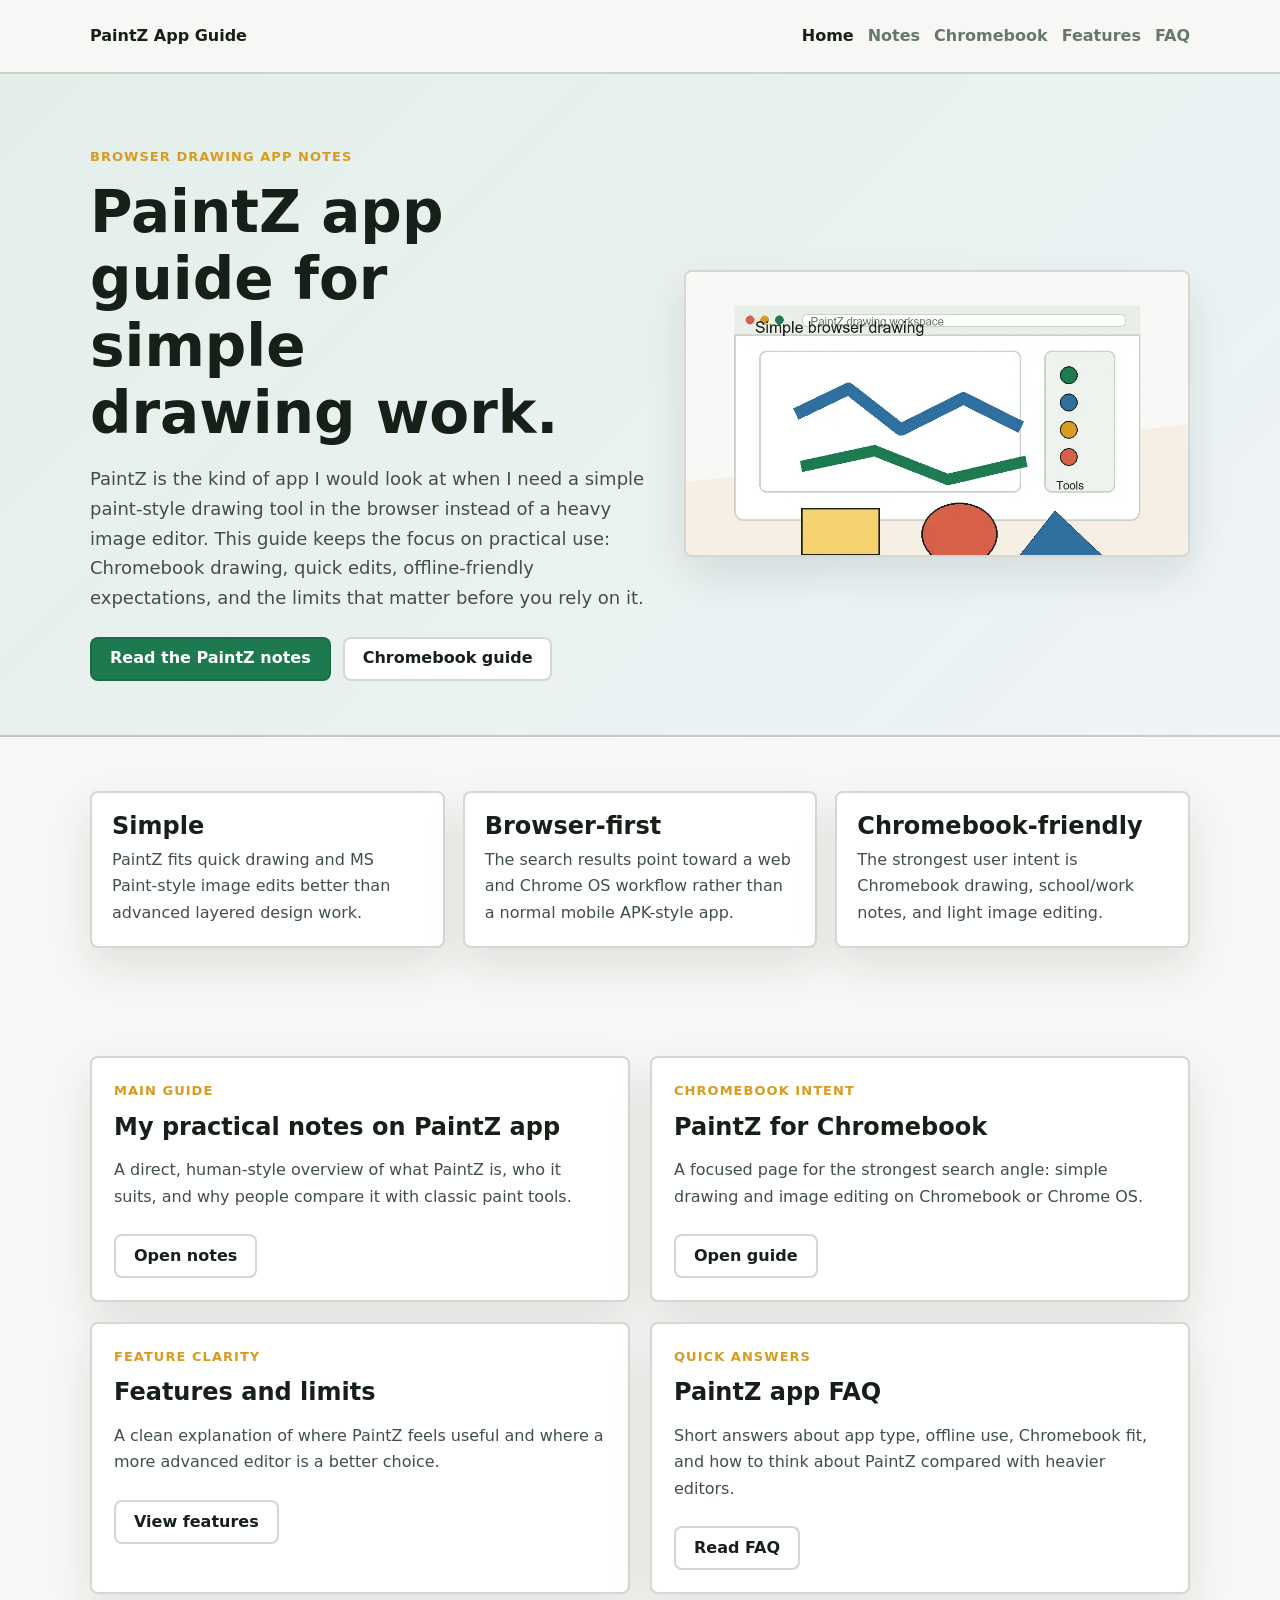
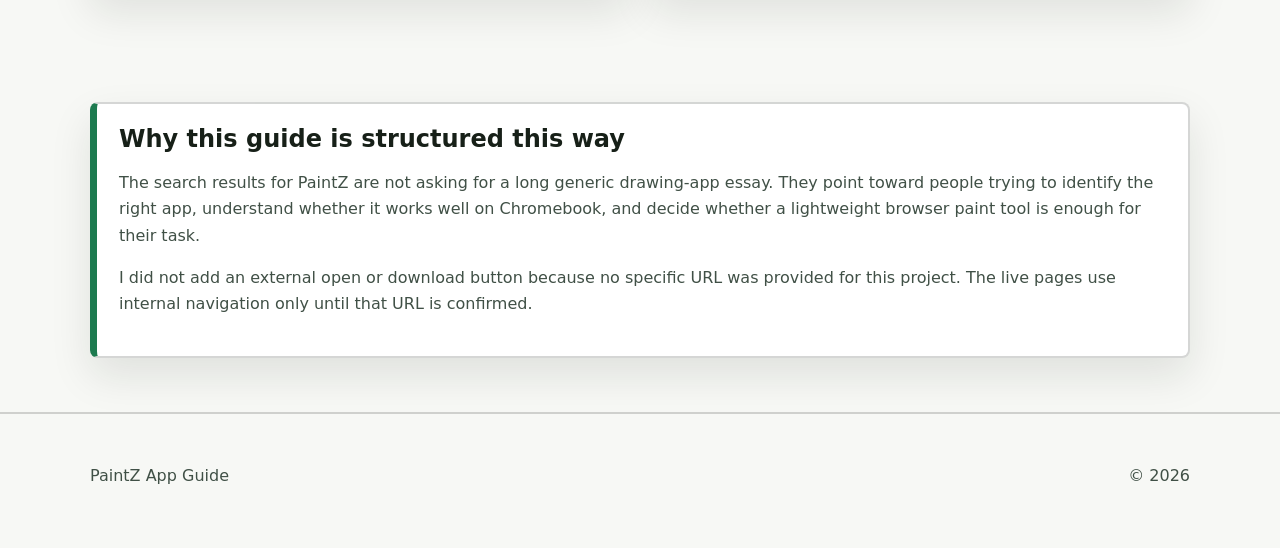
==== index.html @ 6875d819 "Initial PaintZ App Guide site" ====
<!DOCTYPE html>
<html lang="en">
<head>
  <meta charset="UTF-8">
  <meta name="viewport" content="width=device-width, initial-scale=1.0">
  <title>PaintZ App Guide | Practical Browser Drawing App Notes</title>
  <meta name="description" content="A practical PaintZ app guide for users who want a simple browser drawing app, Chromebook-friendly paint tool, and MS Paint-style workflow.">
  <link rel="canonical" href="https://zeshanalikhan.github.io/paintz-app-guide-site/">
  <meta property="og:title" content="PaintZ App Guide | Practical Browser Drawing App Notes">
  <meta property="og:description" content="Understand what PaintZ is good for, how it fits Chromebook use, and where its simple drawing workflow makes sense.">
  <meta property="og:type" content="website">
  <meta property="og:url" content="https://zeshanalikhan.github.io/paintz-app-guide-site/">
  <link rel="stylesheet" href="styles.css">
  <script defer src="app.js"></script>
</head>
<body data-page="home">
  <header class="site-header">
    <div class="shell header-row">
      <a class="brand" href="./">PaintZ App Guide</a>
      <nav class="site-nav" aria-label="Primary">
        <a href="./" data-nav="home">Home</a>
        <a href="pages/paintz-app-notes.html" data-nav="notes">Notes</a>
        <a href="pages/paintz-for-chromebook.html" data-nav="chromebook">Chromebook</a>
        <a href="pages/paintz-features-limits.html" data-nav="features">Features</a>
        <a href="pages/paintz-app-faq.html" data-nav="faq">FAQ</a>
      </nav>
    </div>
  </header>

  <main>
    <section class="hero">
      <div class="shell hero-layout">
        <div>
          <p class="eyebrow">Browser drawing app notes</p>
          <h1>PaintZ app guide for simple drawing work.</h1>
          <p class="lead">PaintZ is the kind of app I would look at when I need a simple paint-style drawing tool in the browser instead of a heavy image editor. This guide keeps the focus on practical use: Chromebook drawing, quick edits, offline-friendly expectations, and the limits that matter before you rely on it.</p>
          <div class="hero-actions">
            <a class="button" href="pages/paintz-app-notes.html">Read the PaintZ notes</a>
            <a class="button secondary" href="pages/paintz-for-chromebook.html">Chromebook guide</a>
          </div>
        </div>
        <img class="hero-image" src="assets/images/paintz-home-hero.webp" alt="Illustration of a simple browser drawing workspace for PaintZ app notes" width="960" height="540">
      </div>
    </section>

    <section class="section">
      <div class="shell three-grid">
        <article class="stat-card">
          <strong>Simple</strong>
          <span>PaintZ fits quick drawing and MS Paint-style image edits better than advanced layered design work.</span>
        </article>
        <article class="stat-card">
          <strong>Browser-first</strong>
          <span>The search results point toward a web and Chrome OS workflow rather than a normal mobile APK-style app.</span>
        </article>
        <article class="stat-card">
          <strong>Chromebook-friendly</strong>
          <span>The strongest user intent is Chromebook drawing, school/work notes, and light image editing.</span>
        </article>
      </div>
    </section>

    <section class="section">
      <div class="shell grid">
        <article class="panel">
          <p class="eyebrow">Main guide</p>
          <h2>My practical notes on PaintZ app</h2>
          <p>A direct, human-style overview of what PaintZ is, who it suits, and why people compare it with classic paint tools.</p>
          <div class="jump-links">
            <a class="button secondary" href="pages/paintz-app-notes.html">Open notes</a>
          </div>
        </article>
        <article class="panel">
          <p class="eyebrow">Chromebook intent</p>
          <h2>PaintZ for Chromebook</h2>
          <p>A focused page for the strongest search angle: simple drawing and image editing on Chromebook or Chrome OS.</p>
          <div class="jump-links">
            <a class="button secondary" href="pages/paintz-for-chromebook.html">Open guide</a>
          </div>
        </article>
        <article class="panel">
          <p class="eyebrow">Feature clarity</p>
          <h2>Features and limits</h2>
          <p>A clean explanation of where PaintZ feels useful and where a more advanced editor is a better choice.</p>
          <div class="jump-links">
            <a class="button secondary" href="pages/paintz-features-limits.html">View features</a>
          </div>
        </article>
        <article class="panel">
          <p class="eyebrow">Quick answers</p>
          <h2>PaintZ app FAQ</h2>
          <p>Short answers about app type, offline use, Chromebook fit, and how to think about PaintZ compared with heavier editors.</p>
          <div class="jump-links">
            <a class="button secondary" href="pages/paintz-app-faq.html">Read FAQ</a>
          </div>
        </article>
      </div>
    </section>

    <section class="section">
      <div class="shell article-stack">
        <article class="callout">
          <h2>Why this guide is structured this way</h2>
          <p>The search results for PaintZ are not asking for a long generic drawing-app essay. They point toward people trying to identify the right app, understand whether it works well on Chromebook, and decide whether a lightweight browser paint tool is enough for their task.</p>
          <p>I did not add an external open or download button because no specific URL was provided for this project. The live pages use internal navigation only until that URL is confirmed.</p>
        </article>
      </div>
    </section>
  </main>

  <footer class="site-footer">
    <div class="shell footer-row">
      <p>PaintZ App Guide</p>
      <p>&copy; <span data-year></span></p>
    </div>
  </footer>
</body>
</html>
---- styles.css ----
:root {
  --bg: #f7f8f5;
  --surface: #ffffff;
  --surface-alt: #eef3ed;
  --ink: #172018;
  --text: #405046;
  --muted: #68776d;
  --line: rgba(23, 32, 24, 0.18);
  --green: #1d7a4f;
  --blue: #2f6f9f;
  --yellow: #d79b20;
  --shadow: 0 18px 42px rgba(23, 32, 24, 0.1);
}

*,
*::before,
*::after {
  box-sizing: border-box;
}

body {
  margin: 0;
  font-family: "Segoe UI", system-ui, -apple-system, sans-serif;
  background: var(--bg);
  color: var(--text);
  line-height: 1.65;
}

a {
  color: inherit;
}

.shell {
  width: min(1100px, calc(100% - 32px));
  margin: 0 auto;
}

.narrow {
  width: min(780px, 100%);
}

.site-header {
  position: sticky;
  top: 0;
  z-index: 10;
  background: rgba(247, 248, 245, 0.95);
  border-bottom: 2px solid var(--line);
  backdrop-filter: blur(10px);
}

.header-row,
.footer-row {
  display: flex;
  align-items: center;
  justify-content: space-between;
  gap: 20px;
  min-height: 72px;
}

.brand,
.site-nav a {
  text-decoration: none;
}

.brand {
  color: var(--ink);
  font-weight: 850;
}

.site-nav {
  display: flex;
  flex-wrap: wrap;
  gap: 14px;
}

.site-nav a {
  color: var(--muted);
  font-weight: 750;
}

.site-nav a.active {
  color: var(--ink);
}

.hero,
.page-hero {
  padding: 72px 0 54px;
  background: linear-gradient(135deg, rgba(29, 122, 79, 0.12), rgba(47, 111, 159, 0.08)), var(--surface);
  border-bottom: 2px solid var(--line);
}

.hero-layout {
  display: grid;
  grid-template-columns: minmax(0, 1.05fr) minmax(320px, 0.95fr);
  gap: 34px;
  align-items: center;
}

.section {
  padding: 54px 0;
}

.grid {
  display: grid;
  grid-template-columns: repeat(2, minmax(0, 1fr));
  gap: 20px;
}

.three-grid {
  display: grid;
  grid-template-columns: repeat(3, minmax(0, 1fr));
  gap: 18px;
}

.article-stack {
  display: grid;
  gap: 18px;
}

.eyebrow {
  margin: 0 0 12px;
  color: var(--yellow);
  font-size: 13px;
  font-weight: 850;
  text-transform: uppercase;
  letter-spacing: 0.08em;
}

h1,
h2,
h3 {
  margin: 0;
  color: var(--ink);
  line-height: 1.15;
}

h1 {
  max-width: 12ch;
  font-size: clamp(36px, 5vw, 58px);
}

.lead {
  margin: 18px 0 0;
  max-width: 68ch;
  font-size: 18px;
}

.panel {
  background: var(--surface);
  border: 2px solid var(--line);
  border-radius: 8px;
  padding: 22px;
  box-shadow: var(--shadow);
}

.hero-image,
.article-image {
  display: block;
  width: 100%;
  height: auto;
  border: 2px solid var(--line);
  border-radius: 8px;
  box-shadow: var(--shadow);
  background: var(--surface);
}

.article-image {
  margin: 0 0 18px;
}

.panel p + p,
.callout p + p {
  margin-top: 12px;
}

.panel ul,
.panel ol,
.callout ul,
.callout ol {
  margin: 14px 0 0;
  padding-left: 20px;
}

.panel:hover,
.callout:hover,
.stat-card:hover {
  box-shadow: 0 16px 36px rgba(23, 32, 24, 0.14);
}

.callout {
  background: var(--surface);
  border: 2px solid var(--line);
  border-left: 7px solid var(--green);
  border-radius: 8px;
  padding: 22px;
  box-shadow: var(--shadow);
}

.hero-actions,
.jump-links {
  display: flex;
  flex-wrap: wrap;
  gap: 12px;
  margin-top: 24px;
}

.stat-card {
  background: var(--surface);
  border: 2px solid var(--line);
  border-radius: 8px;
  padding: 20px;
  box-shadow: var(--shadow);
}

.stat-card strong {
  display: block;
  margin-bottom: 8px;
  color: var(--ink);
  font-size: 24px;
  line-height: 1.1;
}

.table-wrap {
  overflow-x: auto;
  border: 2px solid var(--line);
  border-radius: 8px;
  background: var(--surface);
  box-shadow: var(--shadow);
}

table {
  width: 100%;
  min-width: 620px;
  border-collapse: collapse;
}

th,
td {
  padding: 14px 16px;
  border-bottom: 1px solid rgba(23, 32, 24, 0.12);
  text-align: left;
  vertical-align: top;
}

th {
  background: var(--surface-alt);
  color: var(--ink);
  font-size: 14px;
}

td strong {
  color: var(--ink);
}

.faq-list {
  display: grid;
  gap: 14px;
}

.faq-item {
  background: var(--surface);
  border: 2px solid var(--line);
  border-radius: 8px;
  padding: 20px 22px;
  box-shadow: var(--shadow);
}

.faq-item h2 {
  margin-bottom: 10px;
  font-size: 22px;
}

.site-footer {
  padding: 26px 0 36px;
  border-top: 2px solid var(--line);
}

.not-found {
  min-height: 100vh;
  display: grid;
  place-items: center;
  align-content: center;
  gap: 14px;
  padding: 32px;
  text-align: center;
}

.button {
  display: inline-flex;
  align-items: center;
  justify-content: center;
  min-height: 44px;
  padding: 0 18px;
  border-radius: 8px;
  border: 2px solid var(--line);
  background: var(--green);
  color: #fff;
  font-weight: 800;
  text-decoration: none;
}

.button.secondary {
  background: var(--surface);
  color: var(--ink);
}

@media (max-width: 760px) {
  .grid,
  .three-grid,
  .hero-layout {
    grid-template-columns: 1fr;
  }

  .header-row,
  .footer-row {
    align-items: start;
    flex-direction: column;
    padding: 16px 0;
  }

  .lead {
    font-size: 16px;
  }
}
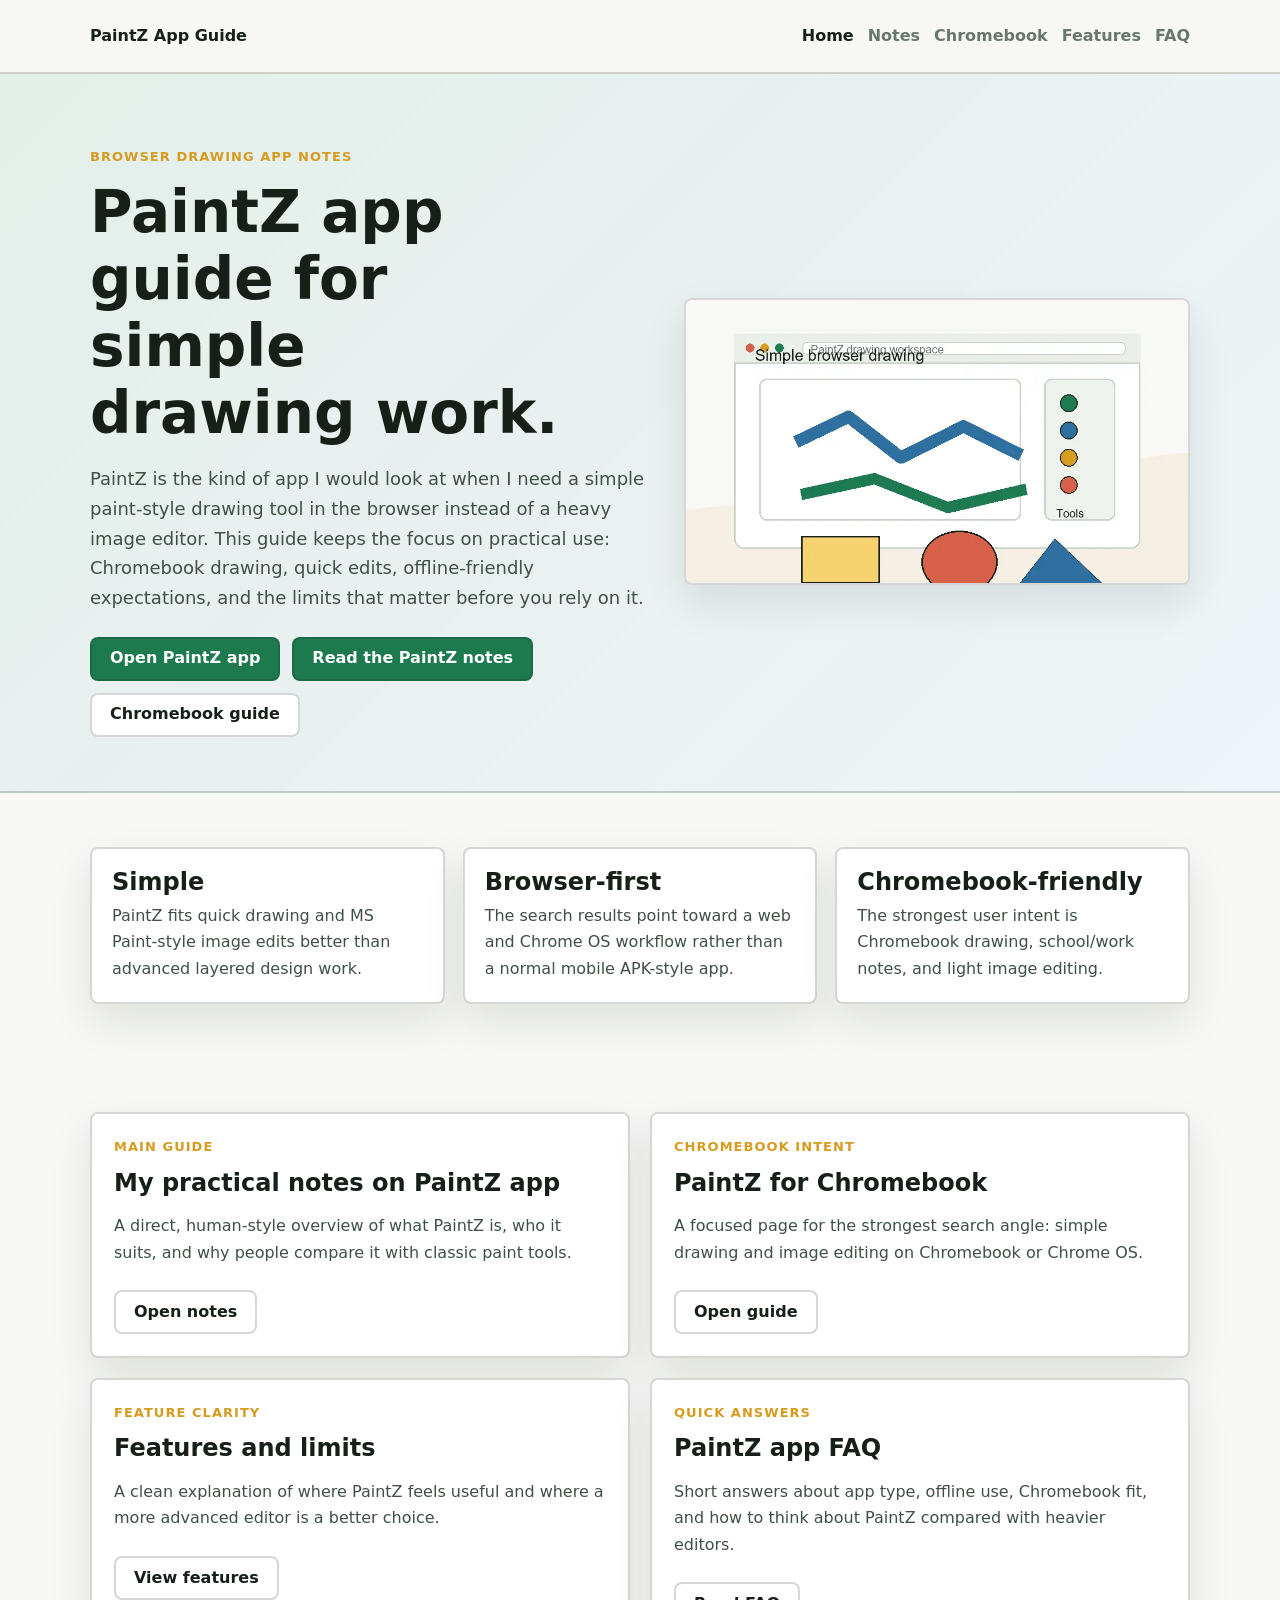
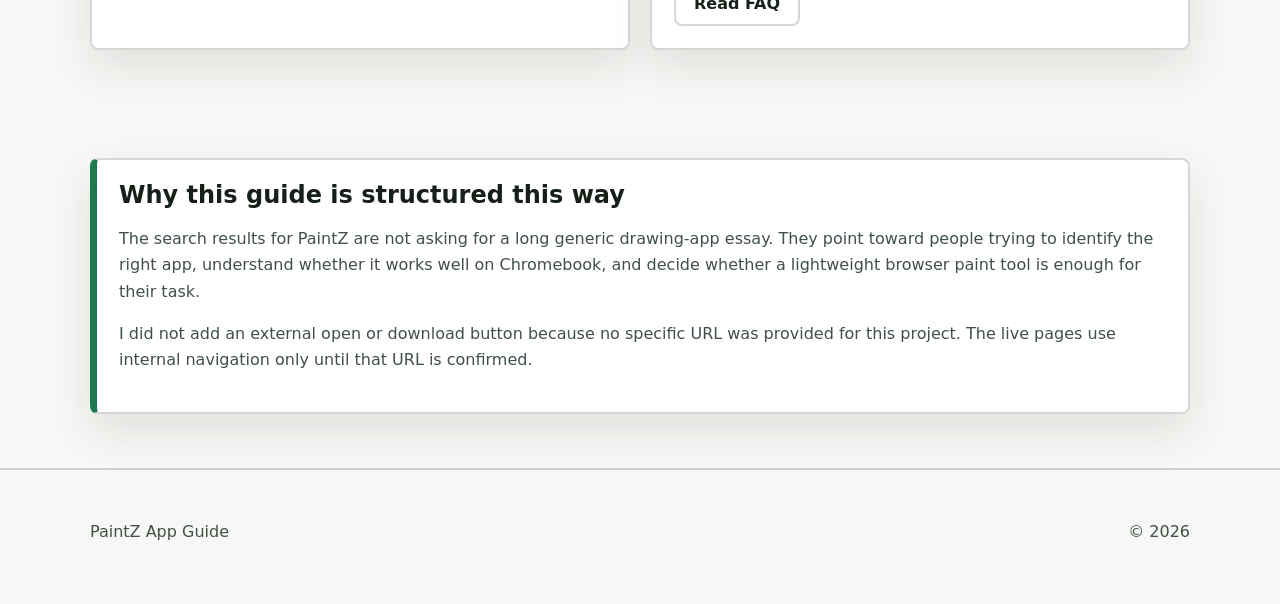
==== commit dda1500c: "Add nofollow PaintZ app CTA" ====
--- a/index.html
+++ b/index.html
@@ -5,6 +5,7 @@
   <meta name="viewport" content="width=device-width, initial-scale=1.0">
   <title>PaintZ App Guide | Practical Browser Drawing App Notes</title>
   <meta name="description" content="A practical PaintZ app guide for users who want a simple browser drawing app, Chromebook-friendly paint tool, and MS Paint-style workflow.">
+  <meta name="google-site-verification" content="zPeMqoo2h3M_oqIertTkiu1rAj5quQBwW_J42bXbuFM">
   <link rel="canonical" href="https://zeshanalikhan.github.io/paintz-app-guide-site/">
   <meta property="og:title" content="PaintZ App Guide | Practical Browser Drawing App Notes">
   <meta property="og:description" content="Understand what PaintZ is good for, how it fits Chromebook use, and where its simple drawing workflow makes sense.">
@@ -35,6 +36,7 @@
           <h1>PaintZ app guide for simple drawing work.</h1>
           <p class="lead">PaintZ is the kind of app I would look at when I need a simple paint-style drawing tool in the browser instead of a heavy image editor. This guide keeps the focus on practical use: Chromebook drawing, quick edits, offline-friendly expectations, and the limits that matter before you rely on it.</p>
           <div class="hero-actions">
+            <a class="button" href="https://beta.paintz.app/" rel="nofollow noopener" target="_blank">Open PaintZ app</a>
             <a class="button" href="pages/paintz-app-notes.html">Read the PaintZ notes</a>
             <a class="button secondary" href="pages/paintz-for-chromebook.html">Chromebook guide</a>
           </div>
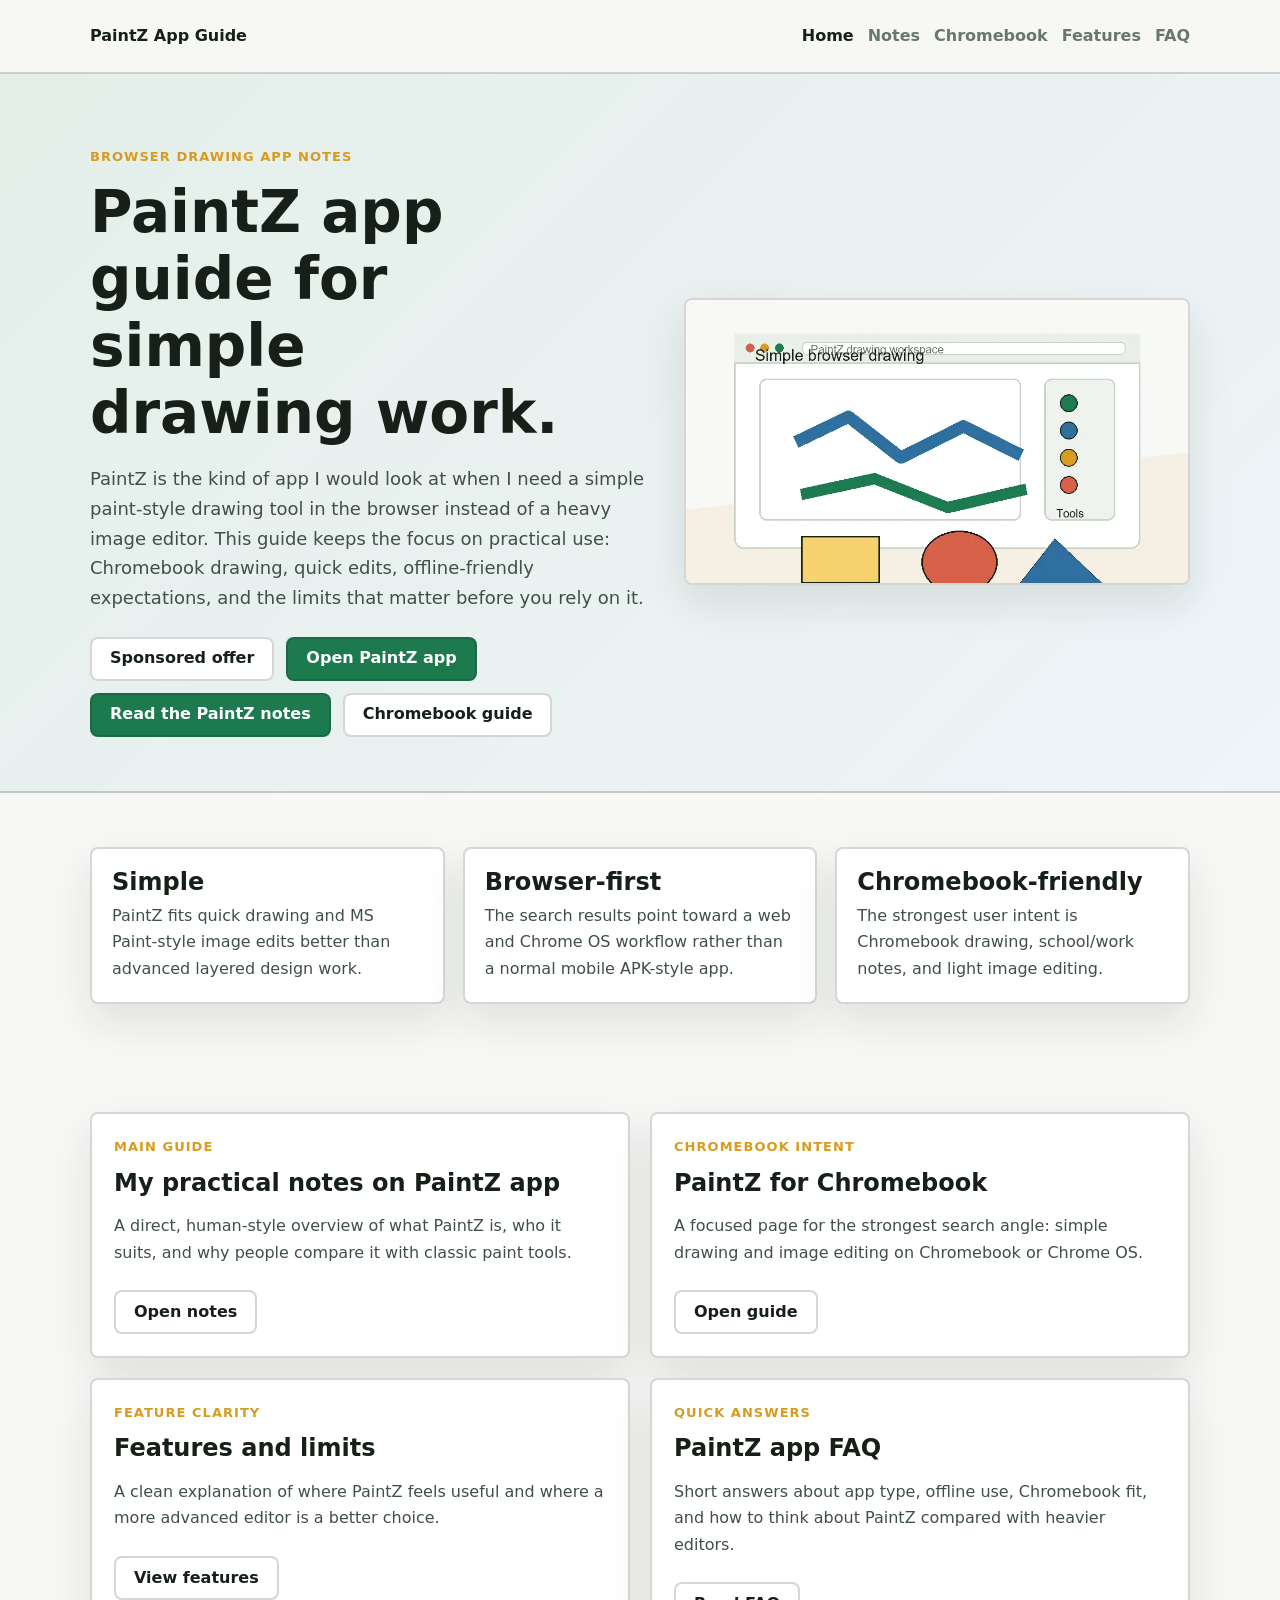
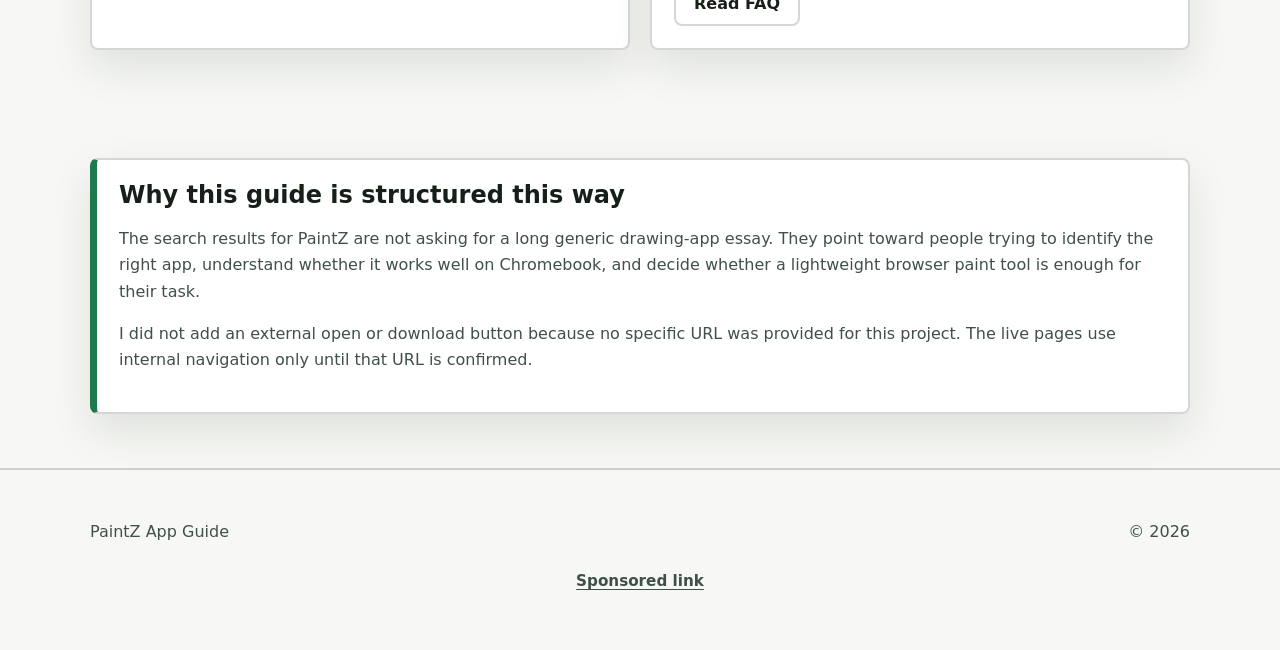
==== commit 71bcbc58: "Add sponsored smartlink placement" ====
--- a/index.html
+++ b/index.html
@@ -36,6 +36,7 @@
           <h1>PaintZ app guide for simple drawing work.</h1>
           <p class="lead">PaintZ is the kind of app I would look at when I need a simple paint-style drawing tool in the browser instead of a heavy image editor. This guide keeps the focus on practical use: Chromebook drawing, quick edits, offline-friendly expectations, and the limits that matter before you rely on it.</p>
           <div class="hero-actions">
+          <a class="button secondary" href="https://www.profitablecpmratenetwork.com/j9f627innq?key=be46e17df9e34aa3b5b8e77e88a34740" rel="nofollow sponsored noopener" target="_blank">Sponsored offer</a>
             <a class="button" href="https://beta.paintz.app/" rel="nofollow noopener" target="_blank">Open PaintZ app</a>
             <a class="button" href="pages/paintz-app-notes.html">Read the PaintZ notes</a>
             <a class="button secondary" href="pages/paintz-for-chromebook.html">Chromebook guide</a>
@@ -115,6 +116,9 @@
       <p>PaintZ App Guide</p>
       <p>&copy; <span data-year></span></p>
     </div>
+        <div class="adsterra-link-wrap">
+        <a class="adsterra-link" href="https://www.profitablecpmratenetwork.com/j9f627innq?key=be46e17df9e34aa3b5b8e77e88a34740" rel="nofollow sponsored noopener" target="_blank">Sponsored link</a>
+      </div>
   </footer>
 </body>
 </html>
--- a/styles.css
+++ b/styles.css
@@ -322,3 +322,15 @@
     font-size: 16px;
   }
 }
+.adsterra-link-wrap {
+  padding: 0 0 1.25rem;
+  text-align: center;
+}
+
+.adsterra-link {
+  color: inherit;
+  font-size: 0.95rem;
+  font-weight: 700;
+  text-decoration: underline;
+  text-underline-offset: 0.18em;
+}
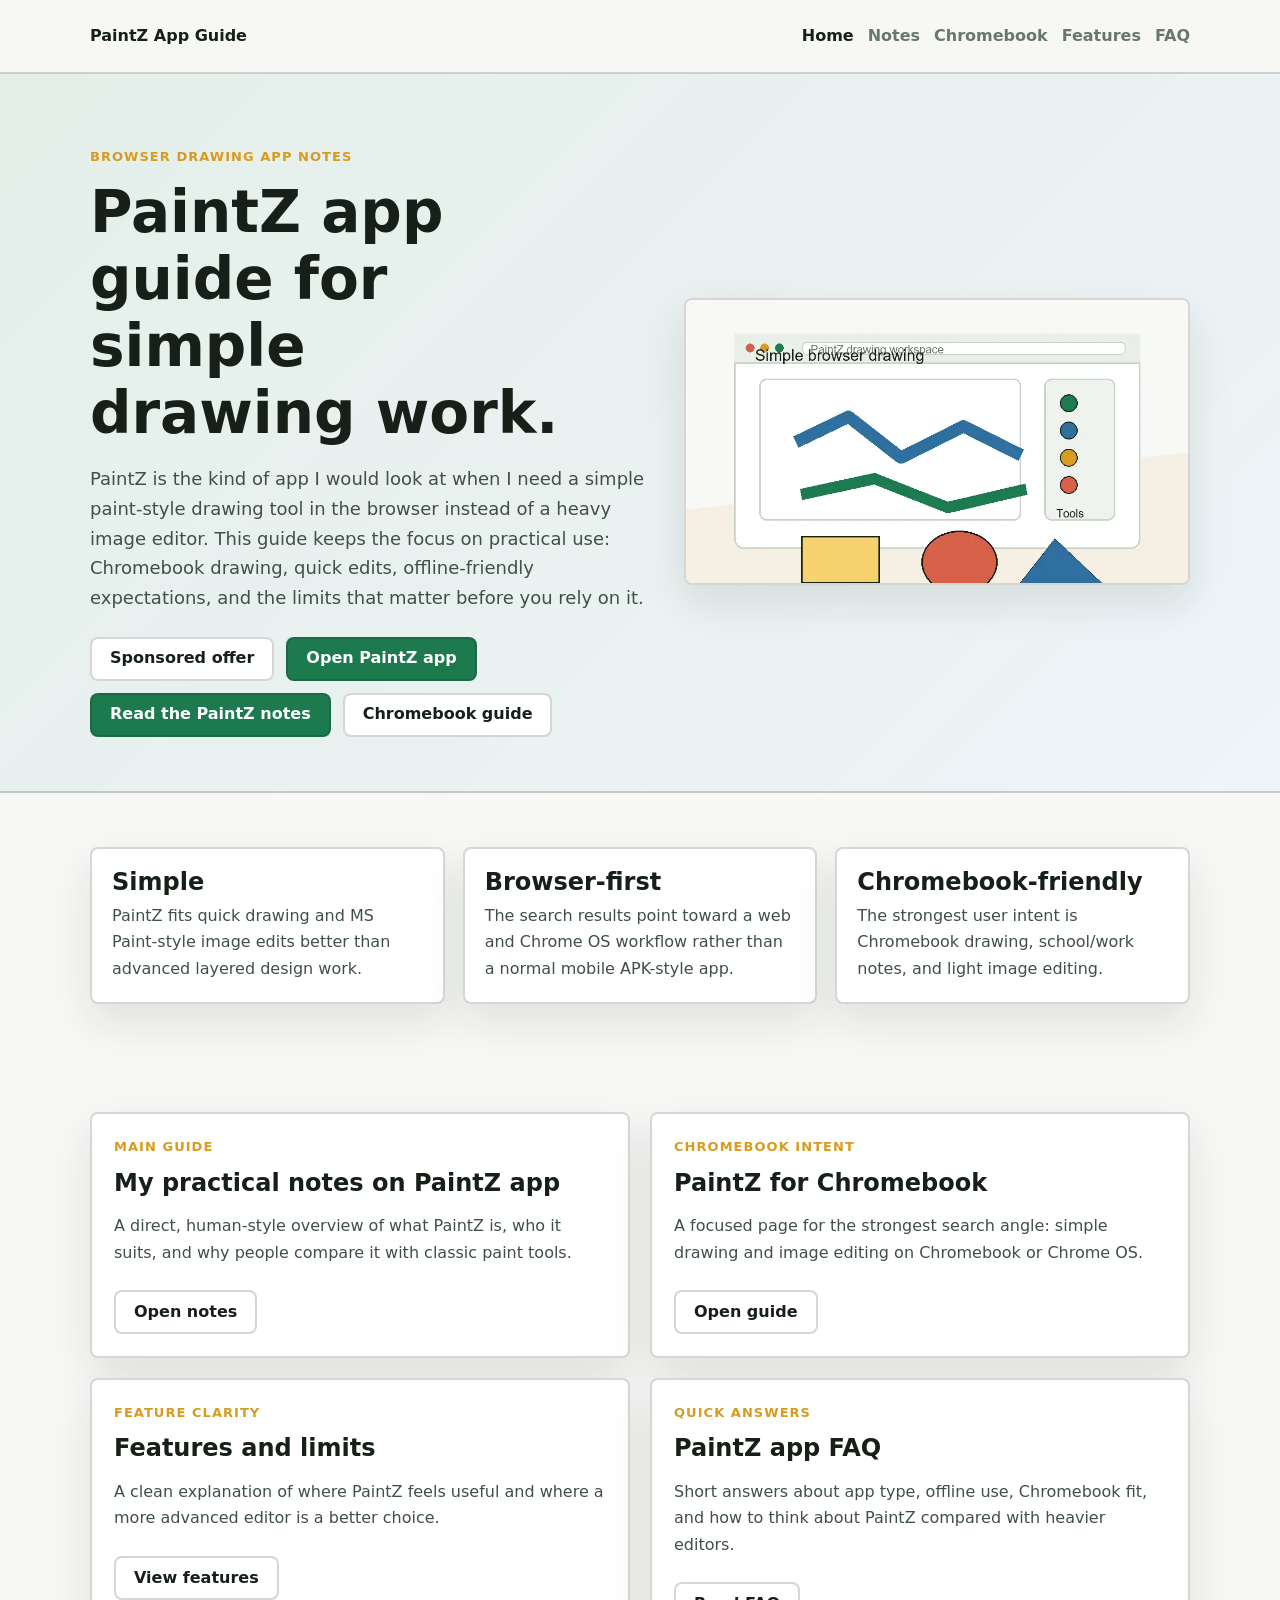
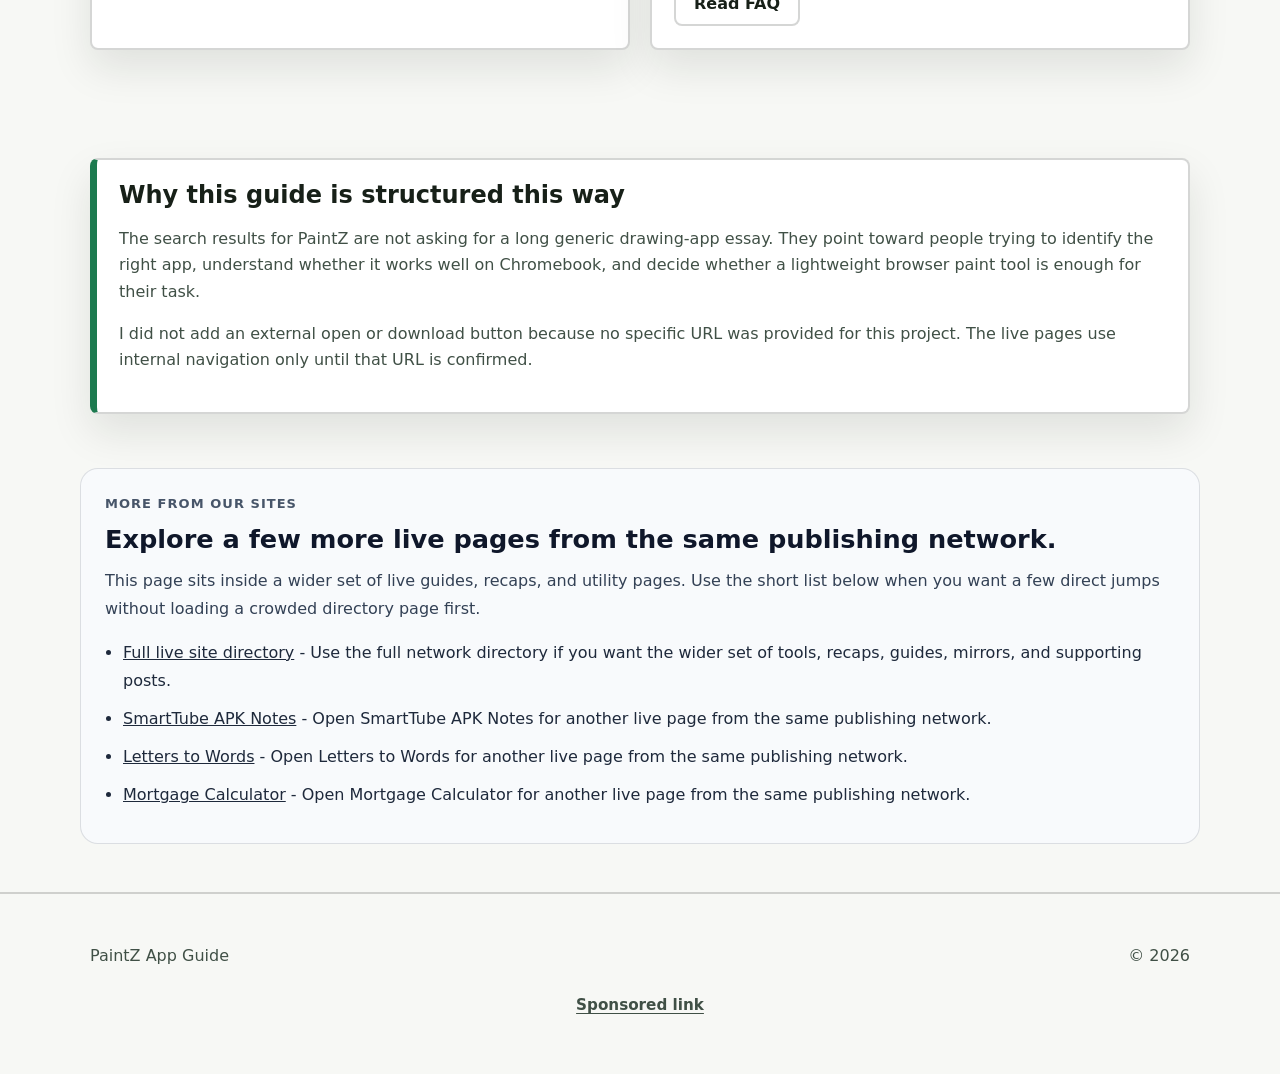
==== commit f7cb2266: "Add owned network links" ====
--- a/index.html
+++ b/index.html
@@ -109,7 +109,25 @@
         </article>
       </div>
     </section>
-  </main>
+
+      <!-- NETWORK_LINKS_START -->
+      <section data-network-links="true" aria-labelledby="network-links-heading" style="padding:0 0 48px;">
+        <div style="width:min(1120px, calc(100% - 32px)); margin:0 auto;">
+          <div style="border:1px solid rgba(15, 23, 42, 0.12); background:#f8fafc; border-radius:18px; padding:24px;">
+            <p style="margin:0 0 10px; font-size:13px; font-weight:800; letter-spacing:0.08em; text-transform:uppercase; color:#475569;">More from our sites</p>
+            <h2 id="network-links-heading" style="margin:0 0 12px; font-size:clamp(1.5rem, 2vw, 1.9rem); line-height:1.2; color:#0f172a;">Explore a few more live pages from the same publishing network.</h2>
+            <p style="margin:0 0 16px; color:#334155; line-height:1.75;">This page sits inside a wider set of live guides, recaps, and utility pages. Use the short list below when you want a few direct jumps without loading a crowded directory page first.</p>
+            <ul style="margin:0; padding-left:18px; color:#1e293b; line-height:1.75;">
+          <li style="margin:0 0 10px;"><a href="https://zeshanalikhan.github.io/creator-app-hub-site/pages/site-directory.html">Full live site directory</a> - Use the full network directory if you want the wider set of tools, recaps, guides, mirrors, and supporting posts.</li>
+          <li style="margin:0 0 10px;"><a href="https://zeshanalikhan.github.io/smarttube-apk-notes-site/">SmartTube APK Notes</a> - Open SmartTube APK Notes for another live page from the same publishing network.</li>
+          <li style="margin:0 0 10px;"><a href="https://zeshan-letters-to-words.netlify.app/">Letters to Words</a> - Open Letters to Words for another live page from the same publishing network.</li>
+          <li style="margin:0 0 10px;"><a href="https://zeshan-mortgage-calculator-804.netlify.app/">Mortgage Calculator</a> - Open Mortgage Calculator for another live page from the same publishing network.</li>
+            </ul>
+          </div>
+        </div>
+      </section>
+      <!-- NETWORK_LINKS_END -->
+    </main>
 
   <footer class="site-footer">
     <div class="shell footer-row">
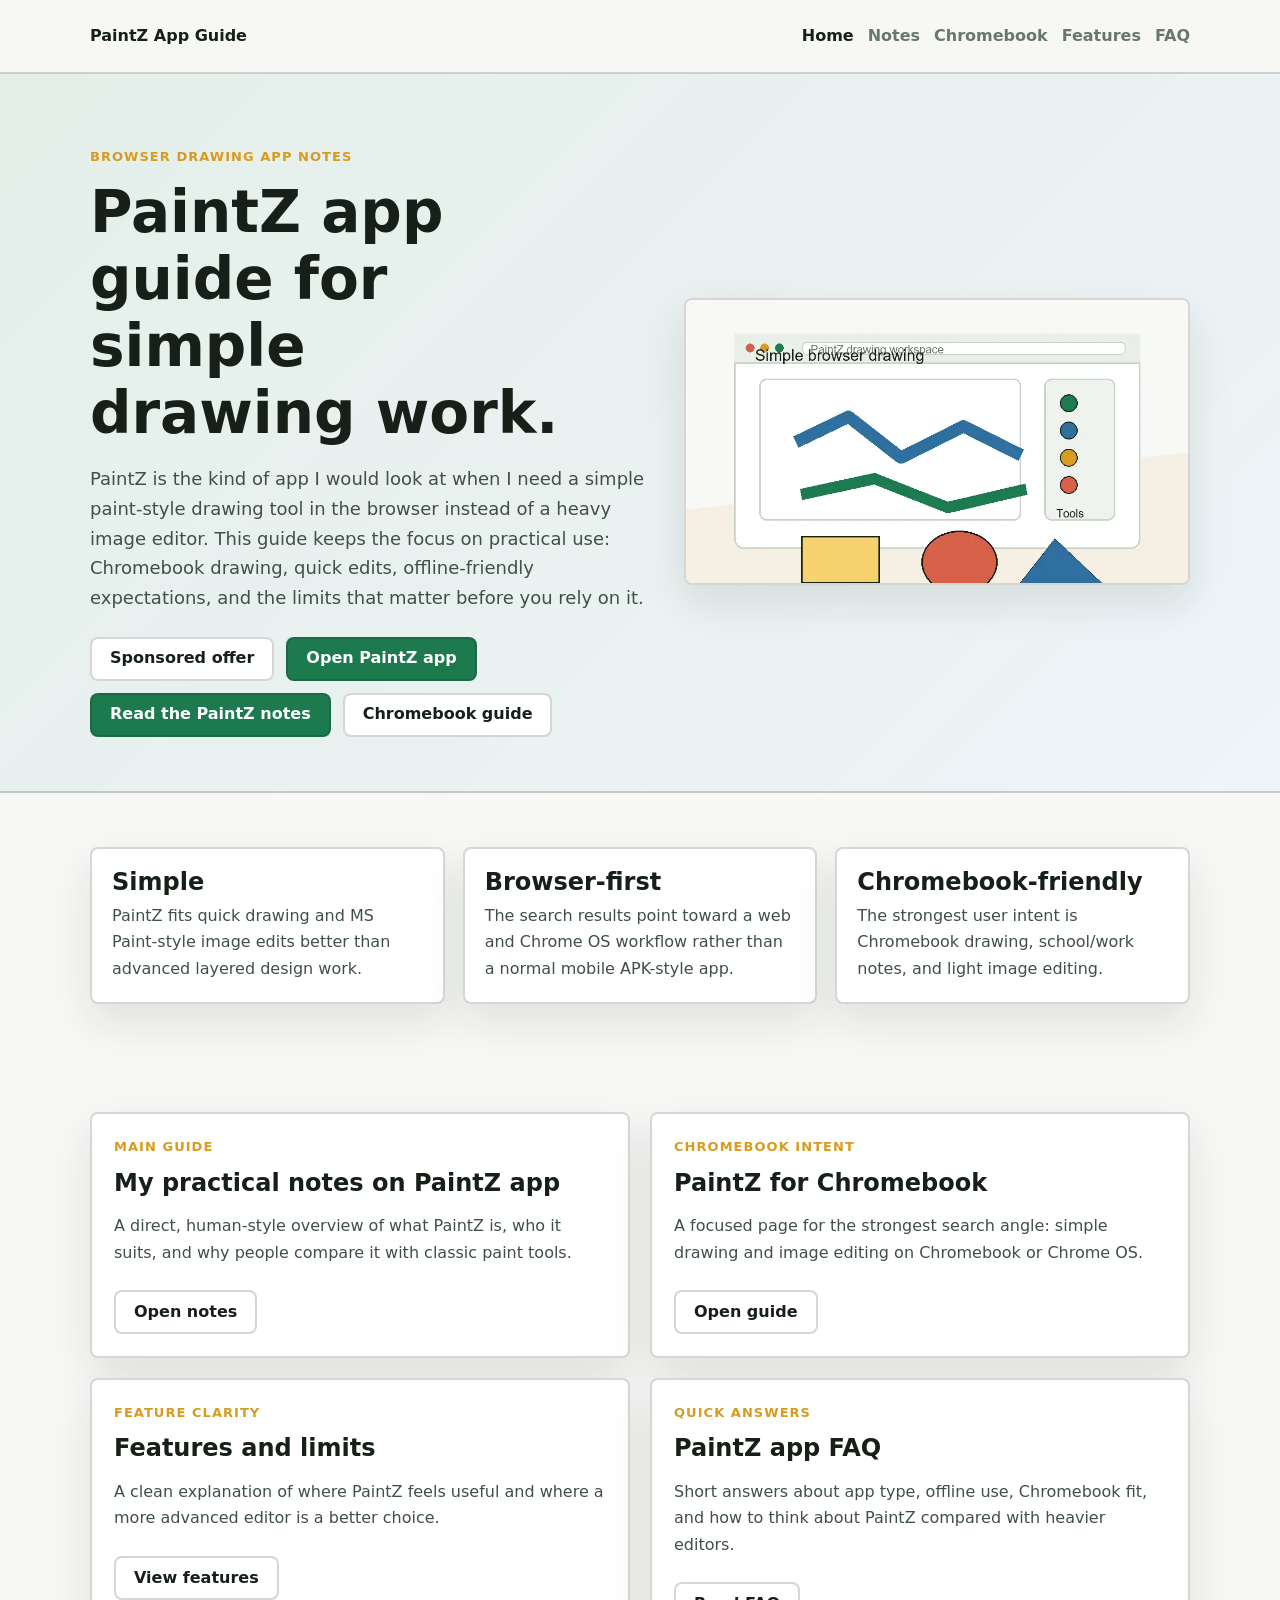
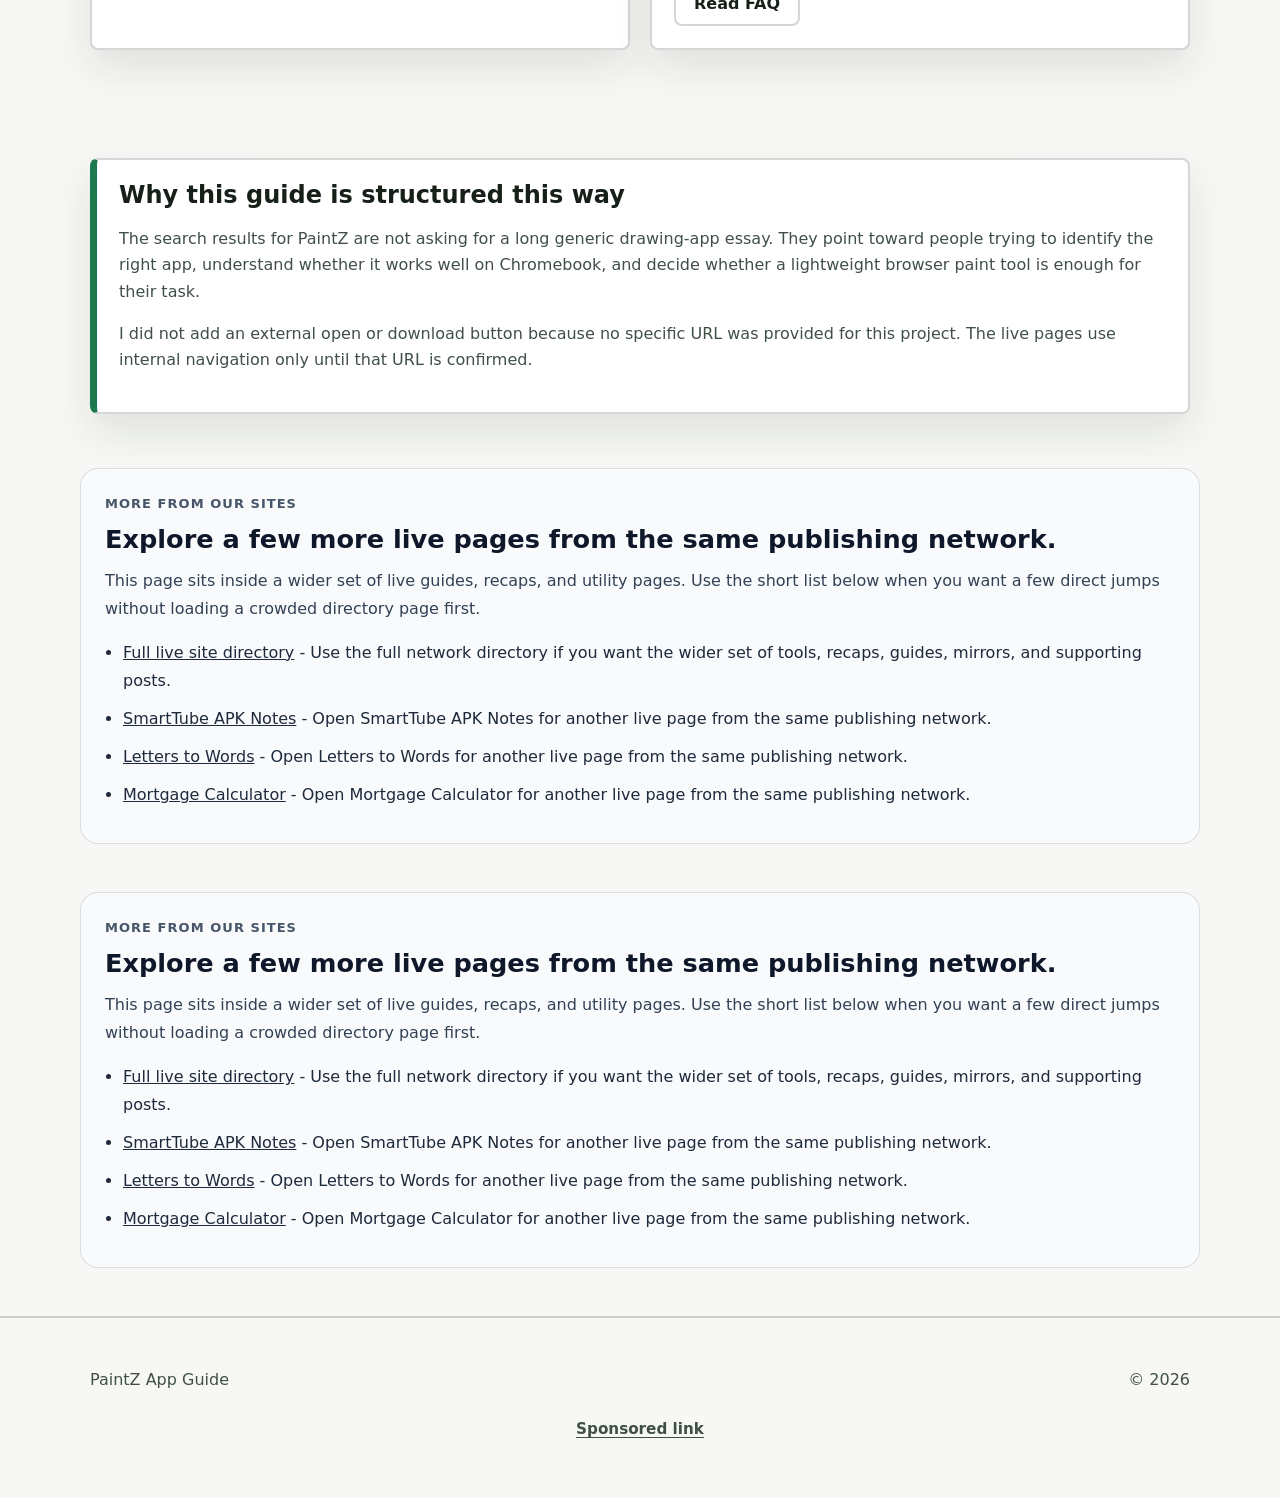
==== commit 9918f334: "Add owned network links" ====
--- a/index.html
+++ b/index.html
@@ -127,6 +127,24 @@
         </div>
       </section>
       <!-- NETWORK_LINKS_END -->
+    
+      <!-- NETWORK_LINKS_START -->
+      <section data-network-links="true" aria-labelledby="network-links-heading" style="padding:0 0 48px;">
+        <div style="width:min(1120px, calc(100% - 32px)); margin:0 auto;">
+          <div style="border:1px solid rgba(15, 23, 42, 0.12); background:#f8fafc; border-radius:18px; padding:24px;">
+            <p style="margin:0 0 10px; font-size:13px; font-weight:800; letter-spacing:0.08em; text-transform:uppercase; color:#475569;">More from our sites</p>
+            <h2 id="network-links-heading" style="margin:0 0 12px; font-size:clamp(1.5rem, 2vw, 1.9rem); line-height:1.2; color:#0f172a;">Explore a few more live pages from the same publishing network.</h2>
+            <p style="margin:0 0 16px; color:#334155; line-height:1.75;">This page sits inside a wider set of live guides, recaps, and utility pages. Use the short list below when you want a few direct jumps without loading a crowded directory page first.</p>
+            <ul style="margin:0; padding-left:18px; color:#1e293b; line-height:1.75;">
+          <li style="margin:0 0 10px;"><a href="https://zeshanalikhan.github.io/creator-app-hub-site/pages/site-directory.html">Full live site directory</a> - Use the full network directory if you want the wider set of tools, recaps, guides, mirrors, and supporting posts.</li>
+          <li style="margin:0 0 10px;"><a href="https://zeshanalikhan.github.io/smarttube-apk-notes-site/">SmartTube APK Notes</a> - Open SmartTube APK Notes for another live page from the same publishing network.</li>
+          <li style="margin:0 0 10px;"><a href="https://zeshan-letters-to-words.netlify.app/">Letters to Words</a> - Open Letters to Words for another live page from the same publishing network.</li>
+          <li style="margin:0 0 10px;"><a href="https://zeshan-mortgage-calculator-804.netlify.app/">Mortgage Calculator</a> - Open Mortgage Calculator for another live page from the same publishing network.</li>
+            </ul>
+          </div>
+        </div>
+      </section>
+      <!-- NETWORK_LINKS_END -->
     </main>
 
   <footer class="site-footer">
